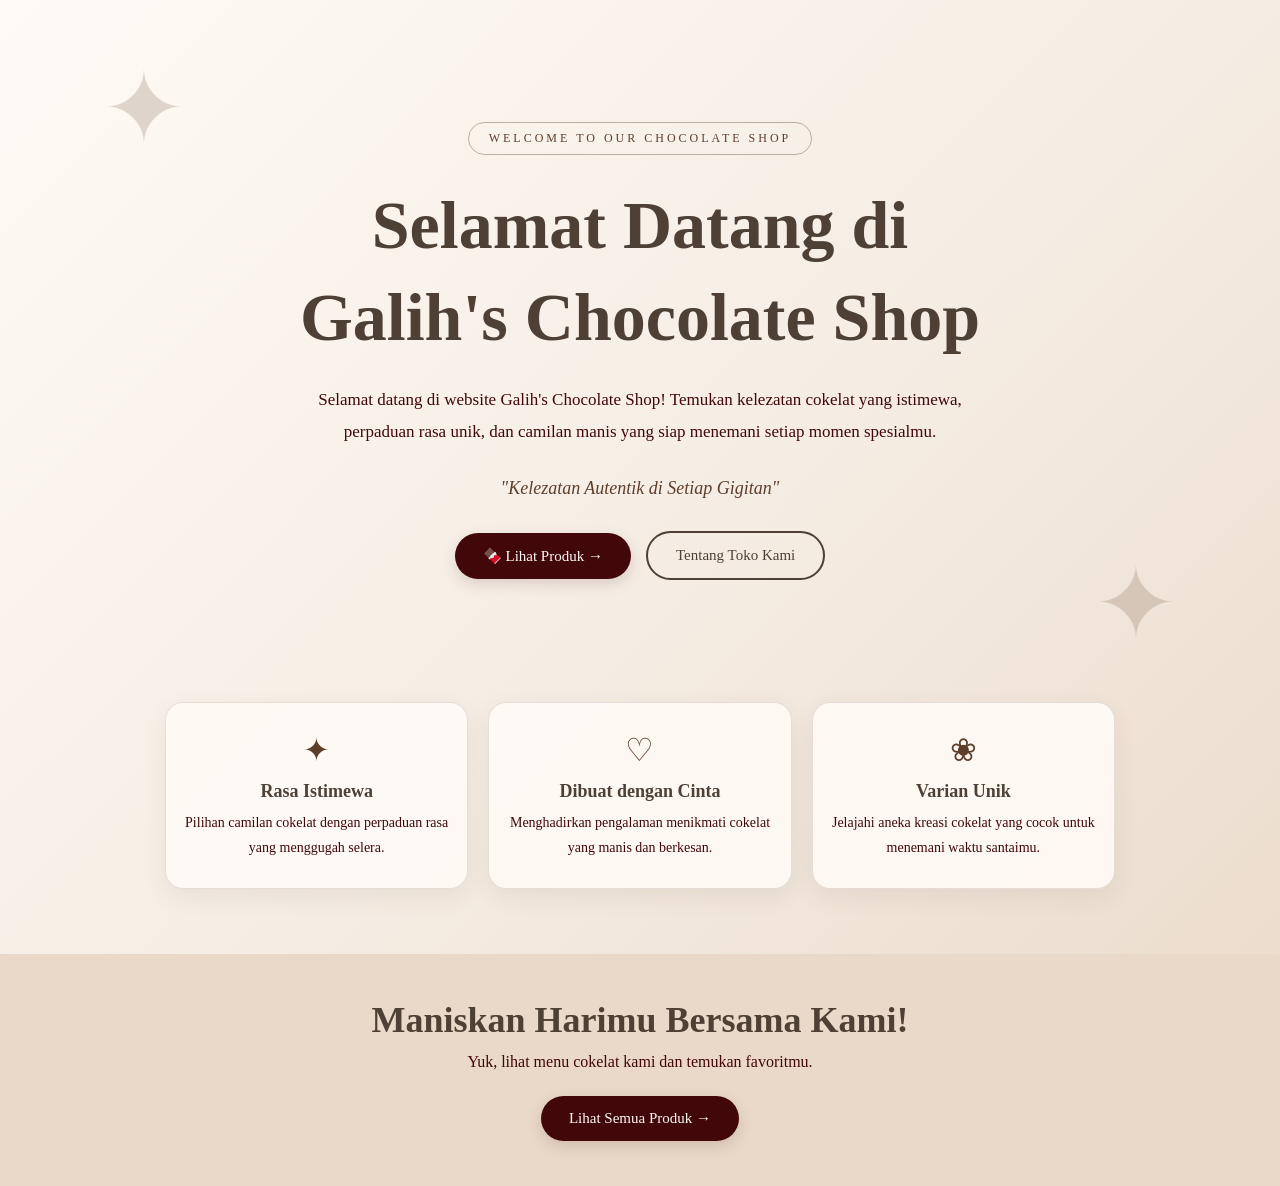
==== home.html @ 82112de9 "Add files via upload" ====
<!DOCTYPE html>
<html lang="id">
<head>
    <meta charset="UTF-8">
    <meta name="viewport" content="width=device-width, initial-scale=1.0">

    <title>Home | Galih's Chocolate Shop</title>

    <style>
        :root {
            --cokelat: #4e4034;
            --merah: #410709;
            --cokelat-muda: #5e3e2b;
            --krem: #f5ede4;
            --putih: #fffaf5;
        }

        * {
            margin: 0;
            padding: 0;
            box-sizing: border-box;
            scroll-behavior: smooth;
        }

        body {
            font-family: "Comic Sans MS", cursive;
            color: var(--merah);
            background: linear-gradient(
                135deg,
                #fffaf5,
                #f5ede4,
                #ead9c8
            );
            min-height: 100vh;
        }

        /* NAVIGASI */
        nav {
            display: flex;
            justify-content: space-between;
            align-items: center;
            padding: 20px 8%;
            background: var(--putih);
            border-bottom: 1px solid #5e3e2b30;
            gap: 20px;
        }

        .logo {
            font-family: "Segoe Script", cursive;
            font-size: 22px;
            font-weight: bold;
            color: var(--cokelat);
        }

        nav a {
            color: var(--merah);
            text-decoration: none;
            font-size: 15px;
            transition: 0.3s;
        }

        nav a:hover {
            color: var(--cokelat-muda);
        }

        .nav-links {
            display: flex;
            align-items: center;
            gap: 24px;
        }

        /* BAGIAN UTAMA */
        .hero {
            min-height: 78vh;
            display: flex;
            align-items: center;
            justify-content: center;
            text-align: center;
            padding: 70px 20px;
            position: relative;
            overflow: hidden;
        }

        .hero::before,
        .hero::after {
            content: "✦";
            position: absolute;
            color: #5e3e2b30;
            font-size: 100px;
            pointer-events: none;
        }

        .hero::before {
            top: 50px;
            left: 8%;
        }

        .hero::after {
            bottom: 40px;
            right: 8%;
        }

        .hero-content {
            max-width: 850px;
            animation: muncul 1s ease;
        }

        .welcome {
            display: inline-block;
            padding: 8px 20px;
            border: 1px solid #5e3e2b60;
            border-radius: 30px;
            color: var(--cokelat-muda);
            letter-spacing: 3px;
            font-size: 12px;
            margin-bottom: 25px;
        }

        h1 {
            font-family: "Segoe Script", cursive;
            color: var(--cokelat);
            font-size: clamp(36px, 7vw, 68px);
            line-height: 1.35;
            margin-bottom: 20px;
        }

        .description {
            max-width: 650px;
            margin: 0 auto 30px;
            font-size: 17px;
            line-height: 1.9;
            color: var(--merah);
        }

        .tagline {
            color: var(--cokelat-muda);
            font-style: italic;
            margin-bottom: 32px;
            font-size: 18px;
        }

        /* TOMBOL */
        .buttons {
            display: flex;
            justify-content: center;
            align-items: center;
            gap: 15px;
            flex-wrap: wrap;
        }

        .btn {
            display: inline-block;
            padding: 14px 28px;
            border-radius: 30px;
            text-decoration: none;
            font-family: "Comic Sans MS", cursive;
            font-size: 15px;
            transition: 0.3s ease;
        }

        .btn-primary {
            background: var(--merah);
            color: var(--putih);
            box-shadow: 0 5px 15px #41070925;
        }

        .btn-primary:hover {
            background: var(--cokelat);
            transform: translateY(-4px);
            box-shadow: 0 10px 20px #41070930;
        }

        .btn-secondary {
            border: 2px solid var(--cokelat);
            color: var(--cokelat);
            background: transparent;
        }

        .btn-secondary:hover {
            background: var(--cokelat);
            color: var(--putih);
            transform: translateY(-4px);
        }

        /* KARTU KEUNGGULAN */
        .features {
            width: min(950px, 90%);
            margin: 0 auto 65px;
            display: grid;
            grid-template-columns: repeat(3, 1fr);
            gap: 20px;
        }

        .feature-card {
            background: rgba(255, 250, 245, 0.9);
            border: 1px solid #5e3e2b25;
            border-radius: 18px;
            text-align: center;
            padding: 28px 18px;
            box-shadow: 0 8px 25px #4e403415;
            transition: 0.3s;
        }

        .feature-card:hover {
            transform: translateY(-7px);
            box-shadow: 0 14px 30px #4e403425;
        }

        .feature-icon {
            font-size: 32px;
            color: var(--cokelat-muda);
            margin-bottom: 12px;
        }

        .feature-card h2 {
            font-size: 18px;
            color: var(--cokelat);
            margin-bottom: 8px;
        }

        .feature-card p {
            font-size: 14px;
            line-height: 1.8;
        }

        /* AJAKAN */
        .closing {
            text-align: center;
            padding: 45px 20px;
            background: #ead9c8;
        }

        .closing h2 {
            font-family: "Segoe Script", cursive;
            font-size: clamp(25px, 4vw, 36px);
            color: var(--cokelat);
            margin-bottom: 12px;
        }

        .closing p {
            margin-bottom: 25px;
        }

        /* FOOTER */
        footer {
            background: var(--cokelat);
            color: var(--putih);
            text-align: center;
            padding: 25px 15px;
            font-size: 13px;
        }

        footer p {
            margin: 5px;
        }

        /* ANIMASI */
        @keyframes muncul {
            from {
                opacity: 0;
                transform: translateY(25px);
            }

            to {
                opacity: 1;
                transform: translateY(0);
            }
        }

        /* RESPONSIVE */
        @media (max-width: 650px) {
            nav {
                flex-direction: column;
                padding: 18px;
            }

            .nav-links {
                justify-content: center;
                gap: 18px;
                flex-wrap: wrap;
            }

            .logo {
                font-size: 20px;
                text-align: center;
            }

            .hero {
                min-height: 70vh;
                padding: 55px 20px;
            }

            .description {
                font-size: 15px;
            }

            .tagline {
                font-size: 16px;
            }

            .features {
                grid-template-columns: 1fr;
            }

            .hero::before {
                left: 2%;
                font-size: 60px;
            }

            .hero::after {
                right: 2%;
                font-size: 60px;
            }
        }

        @media (prefers-reduced-motion: reduce) {
            *,
            *::before,
            *::after {
                animation: none !important;
                transition: none !important;
                scroll-behavior: auto !important;
            }
        }
    </style>
</head>

<body>

      <!-- HALAMAN HOME -->
    <section class="hero">
        <div class="hero-content">

            <p class="welcome">WELCOME TO OUR CHOCOLATE SHOP</p>

            <h1>Selamat Datang di<br>
                Galih's Chocolate Shop
            </h1>

            <p class="description">
                Selamat datang di website Galih's Chocolate Shop!
                Temukan kelezatan cokelat yang istimewa, perpaduan
                rasa unik, dan camilan manis yang siap menemani
                setiap momen spesialmu.
            </p>

            <p class="tagline">
                "Kelezatan Autentik di Setiap Gigitan"
            </p>

            <div class="buttons">
                <a href="produk.html" class="btn btn-primary">
                    🍫 Lihat Produk →
                </a>

                <a href="profil.html" class="btn btn-secondary">
                    Tentang Toko Kami
                </a>
            </div>

        </div>
    </section>

    <!-- KEUNGGULAN -->
    <section class="features">

        <article class="feature-card">
            <div class="feature-icon">✦</div>
            <h2>Rasa Istimewa</h2>
            <p>
                Pilihan camilan cokelat dengan perpaduan rasa
                yang menggugah selera.
            </p>
        </article>

        <article class="feature-card">
            <div class="feature-icon">♡</div>
            <h2>Dibuat dengan Cinta</h2>
            <p>
                Menghadirkan pengalaman menikmati cokelat
                yang manis dan berkesan.
            </p>
        </article>

        <article class="feature-card">
            <div class="feature-icon">❀</div>
            <h2>Varian Unik</h2>
            <p>
                Jelajahi aneka kreasi cokelat yang cocok
                untuk menemani waktu santaimu.
            </p>
        </article>

    </section>

    <!-- AJAKAN BELANJA -->
    <section class="closing">
        <h2>Maniskan Harimu Bersama Kami!</h2>

        <p>
            Yuk, lihat menu cokelat kami dan temukan favoritmu.
        </p>

        <a href="produk.html" class="btn btn-primary">
            Lihat Semua Produk →
        </a>
    </section>
</body>
</html>
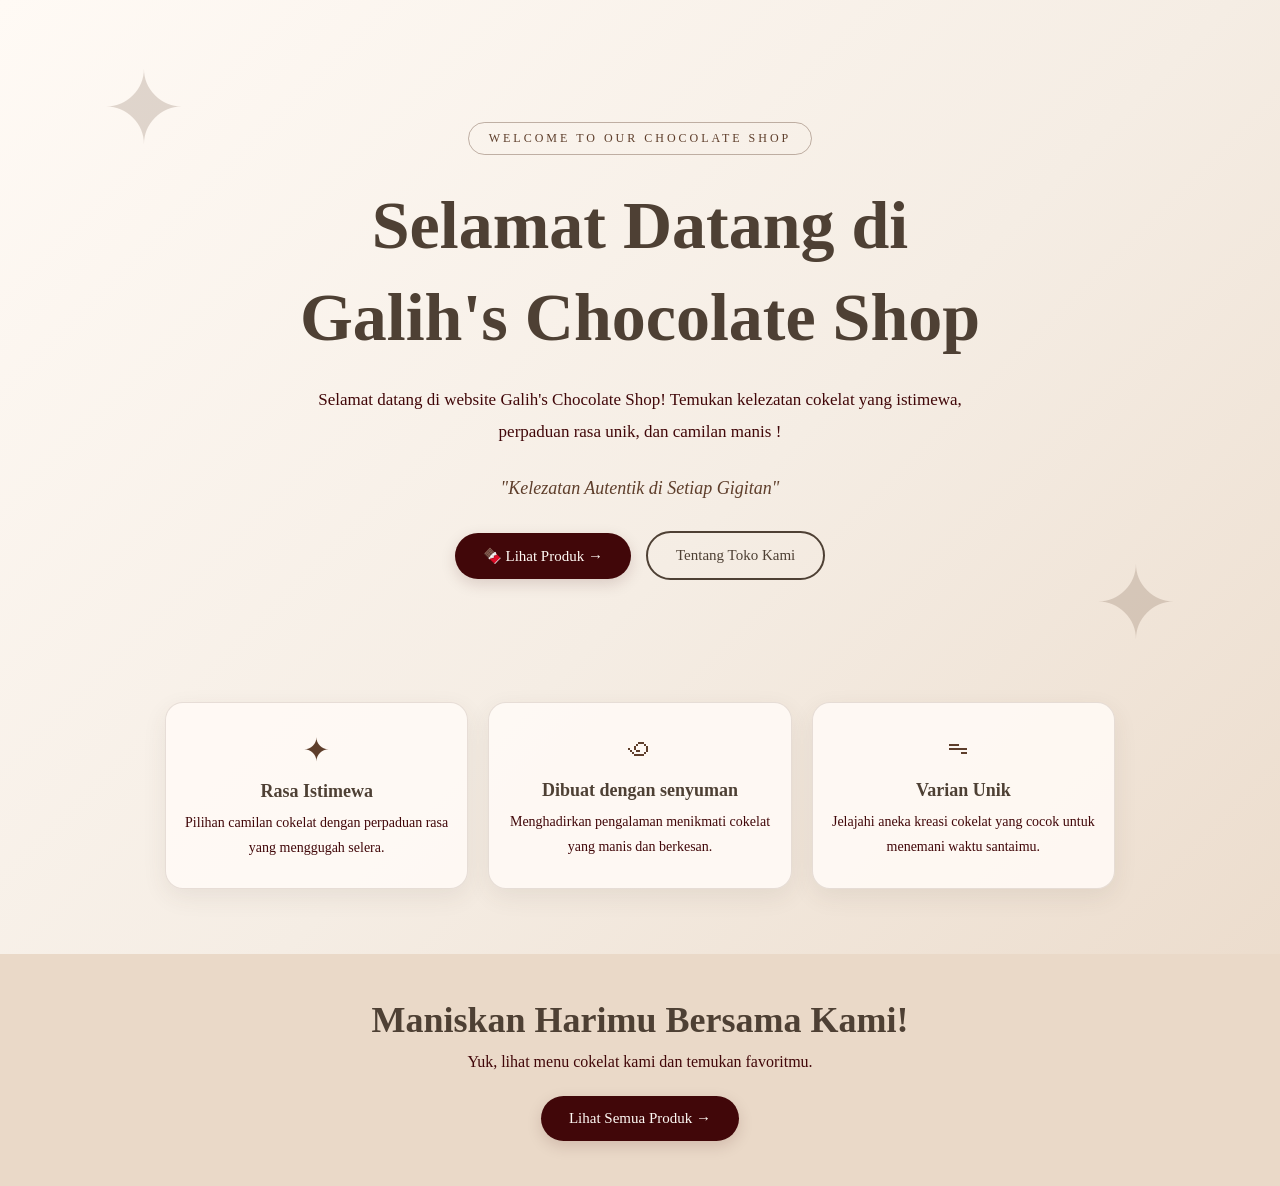
==== commit cc20a9ed: "Update home.html" ====
--- a/home.html
+++ b/home.html
@@ -341,8 +341,7 @@
             <p class="description">
                 Selamat datang di website Galih's Chocolate Shop!
                 Temukan kelezatan cokelat yang istimewa, perpaduan
-                rasa unik, dan camilan manis yang siap menemani
-                setiap momen spesialmu.
+                rasa unik, dan camilan manis !
             </p>
 
             <p class="tagline">
@@ -375,8 +374,8 @@
         </article>
 
         <article class="feature-card">
-            <div class="feature-icon">♡</div>
-            <h2>Dibuat dengan Cinta</h2>
+            <div class="feature-icon">꩜</div>
+            <h2>Dibuat dengan senyuman</h2>
             <p>
                 Menghadirkan pengalaman menikmati cokelat
                 yang manis dan berkesan.
@@ -384,7 +383,7 @@
         </article>
 
         <article class="feature-card">
-            <div class="feature-icon">❀</div>
+            <div class="feature-icon">ᯓ</div>
             <h2>Varian Unik</h2>
             <p>
                 Jelajahi aneka kreasi cokelat yang cocok
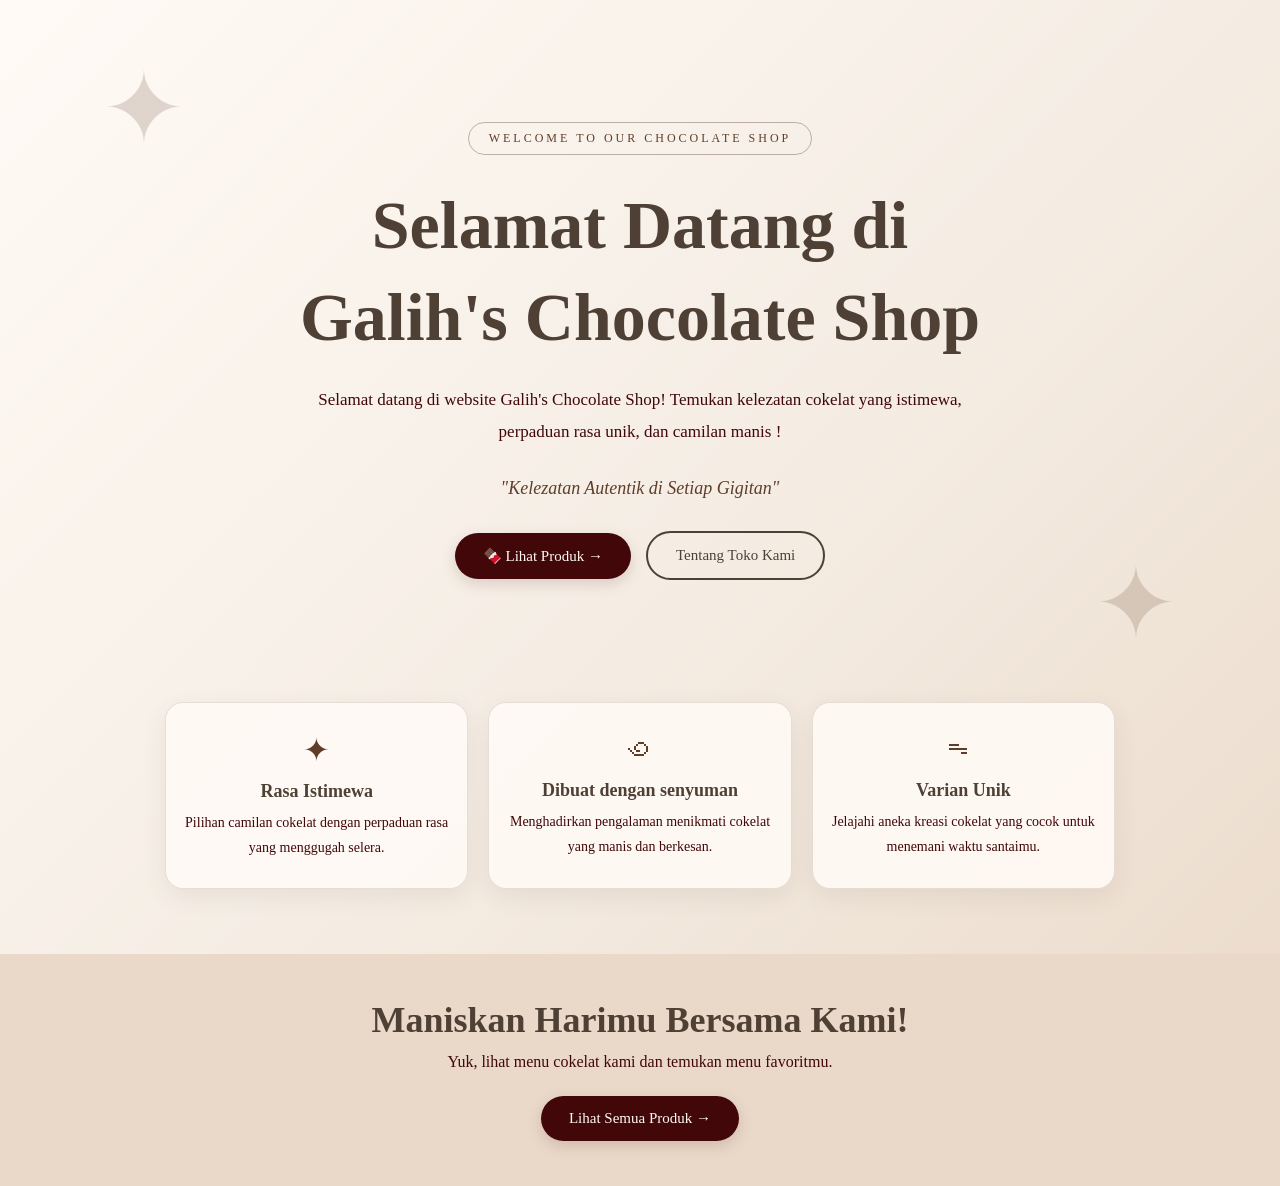
==== commit 84afb9b4: "Update home.html" ====
--- a/home.html
+++ b/home.html
@@ -398,7 +398,7 @@
         <h2>Maniskan Harimu Bersama Kami!</h2>
 
         <p>
-            Yuk, lihat menu cokelat kami dan temukan favoritmu.
+            Yuk, lihat menu cokelat kami dan temukan menu favoritmu.
         </p>
 
         <a href="produk.html" class="btn btn-primary">
